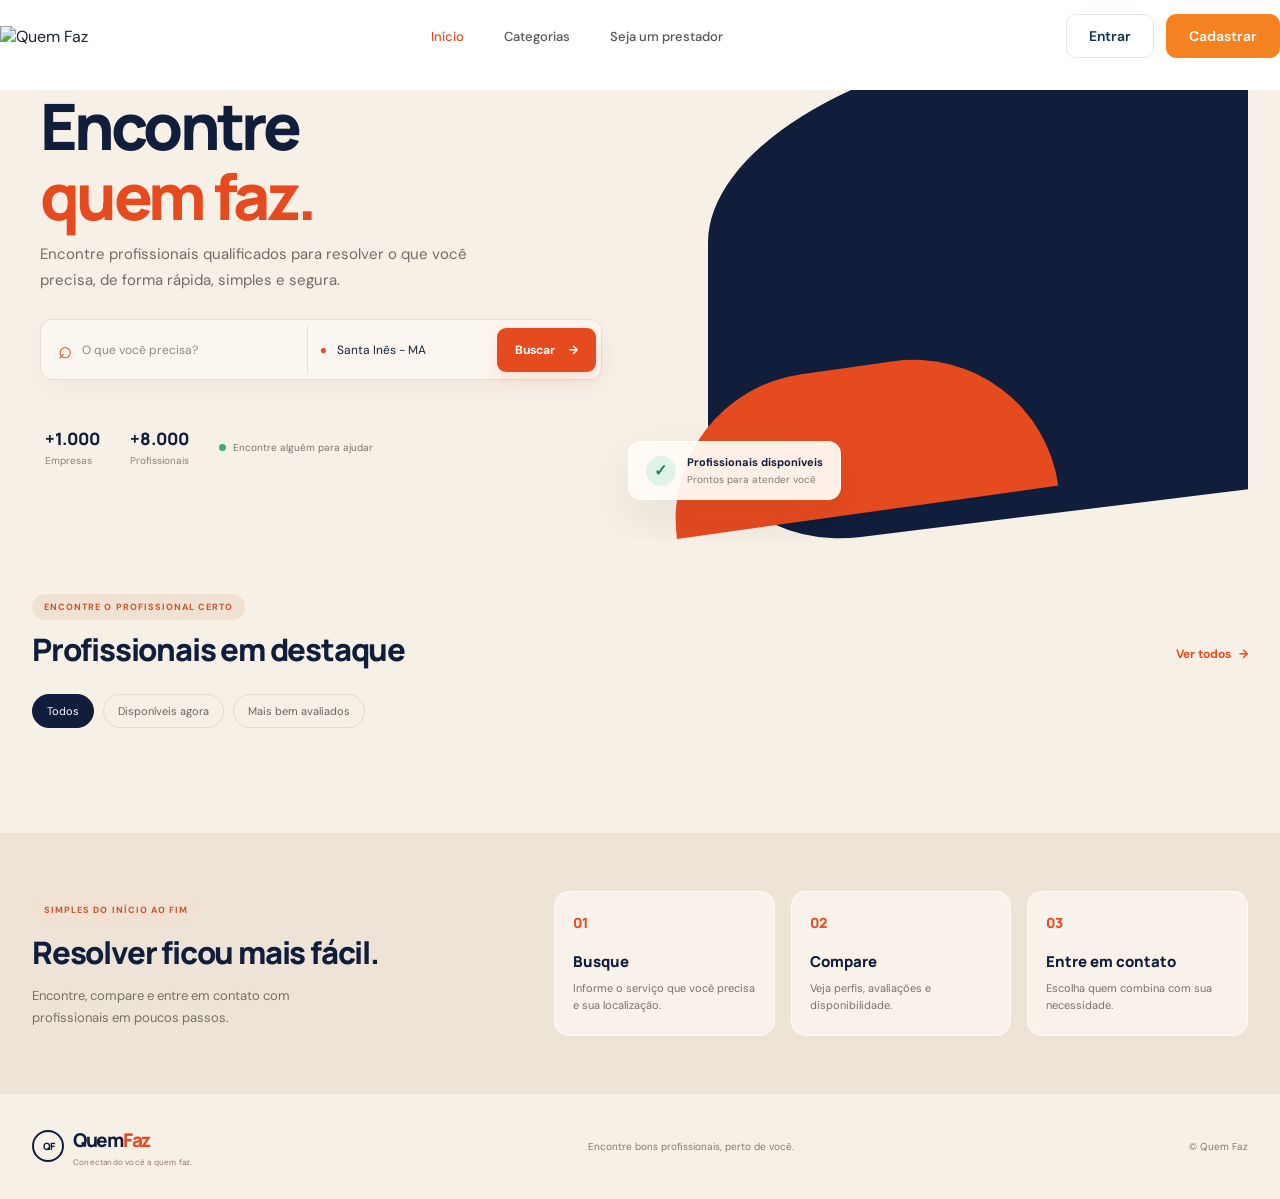
==== Nova pasta/quemfaz_cadastro/a/index.html @ aaaa87eb "aquifaz2" ====
<!DOCTYPE html>
<html lang="pt-BR">
<head>
  <meta charset="UTF-8">
  <meta name="viewport" content="width=device-width, initial-scale=1.0">
  <meta name="theme-color" content="#f7f0e7">
  <title>Quem Faz — Encontre profissionais</title>
  <link rel="preconnect" href="https://fonts.googleapis.com">
  <link rel="preconnect" href="https://fonts.gstatic.com" crossorigin>
  <link href="https://fonts.googleapis.com/css2?family=DM+Sans:wght@400;500;600;700&family=Manrope:wght@400;500;600;700;800&display=swap" rel="stylesheet">
  <link rel="stylesheet" href="styles.css">
</head>
<body>
 <header class="header">

        <div class="container header-container">

            <!-- LOGO -->
            <a href="#" class="logo">
                <img src="" alt="Quem Faz">
            </a>


            <!-- MENU -->
            <nav class="main-nav">

                <a href="#inicio" class="nav-link active">
                    Início
                </a>

                <a href="categorias.html" class="nav-link">
                    Categorias
                </a>

                <a href="#prestador" class="nav-link">
                    Seja um prestador
                </a>

            </nav>  


            <div class="header-actions">
                <a href="Nova pasta/entrar.html">
                <button class="btn btn-login" id="openLogin">
                    Entrar
                </button>
                </a>
                <a href="Nova pasta/quemfaz_cadastro/index.html">
                <button class="btn btn-primary" id="openRegister">
                    Cadastrar
                </button>
                </a>
            </div>
</header>

  <main>
    <section class="hero" id="inicio">
      <div class="hero-copy">
        <span class="eyebrow" id="eyebrow">SERVIÇOS DE CONFIANÇA PERTO DE VOCÊ</span>
        <h1 id="heroTitle">Encontre <span>quem faz.</span></h1>
        <p class="hero-description" id="heroDescription">Encontre profissionais qualificados para resolver o que você precisa, de forma rápida, simples e segura.</p>

        <form class="search-bar" id="searchForm">
          <label class="search-field">
            <span class="sr-only">Qual serviço você precisa?</span>
            <span class="field-icon">⌕</span>
            <input id="serviceInput" type="search" placeholder="O que você precisa?" autocomplete="off">
          </label>
          <label class="location-field">
            <span class="pin">●</span>
            <span class="sr-only">Cidade</span>
            <input id="locationInput" type="text" placeholder="Sua cidade" value="Santa Inês - MA">
          </label>
          <button class="button search-button" type="submit">Buscar <span aria-hidden="true">→</span></button>
        </form>
        <p class="search-feedback" id="searchFeedback" role="status"></p>

        <div class="stats">
          <div><strong id="statOne">+1.000</strong><span id="statOneLabel">Empresas</span></div>
          <div><strong id="statTwo">+8.000</strong><span id="statTwoLabel">Profissionais</span></div>
          <div class="trust-note"><span class="trust-dot"></span> Encontre alguém para ajudar</div>
        </div>
      </div>

      <div class="hero-visual" aria-label="Profissional pronto para atender">
        <div class="shape shape-navy"></div>
        <div class="shape shape-orange"></div>
        <div class="hero-photo">
          <img id="heroImage" src="https://images.unsplash.com/photo-1621905251189-08b45d6a269e?auto=format&fit=crop&w=1000&q=85" alt="Profissional trabalhando">
        </div>
        <div class="availability-card">
          <span class="availability-icon">✓</span>
          <span><strong id="availabilityTitle">Profissionais disponíveis</strong><small id="availabilitySubtitle">Prontos para atender você</small></span>
        </div>
      </div>
    </section>

    <section class="professional-section" id="profissionais">
      <div class="section-heading">
        <div><span class="eyebrow">ENCONTRE O PROFISSIONAL CERTO</span><h2 id="listTitle">Profissionais em destaque</h2></div>
        <a class="text-link" href="#todos">Ver todos <span>→</span></a>
      </div>
      <div class="filter-row">
        <button class="filter-chip selected" data-filter="all">Todos</button>
        <button class="filter-chip" data-filter="available">Disponíveis agora</button>
        <button class="filter-chip" data-filter="top">Mais bem avaliados</button>
      </div>
      <div class="professional-grid" id="professionalGrid"></div>
      <p class="empty-state" id="emptyState" hidden>Nenhum profissional encontrado com esses filtros. Tente outra busca.</p>
    </section>

    <section class="how-section" id="como-funciona">
      <div class="how-intro"><span class="eyebrow">SIMPLES DO INÍCIO AO FIM</span><h2>Resolver ficou mais fácil.</h2><p>Encontre, compare e entre em contato com profissionais em poucos passos.</p></div>
      <div class="steps">
        <article class="step"><span>01</span><h3>Busque</h3><p>Informe o serviço que você precisa e sua localização.</p></article>
        <article class="step"><span>02</span><h3>Compare</h3><p>Veja perfis, avaliações e disponibilidade.</p></article>
        <article class="step"><span>03</span><h3>Entre em contato</h3><p>Escolha quem combina com sua necessidade.</p></article>
      </div>
    </section>
  </main>

  <footer class="site-footer"><a class="brand footer-brand" href="#"><span class="brand-mark">QF</span><span class="brand-copy"><strong>Quem<span>Faz</span></strong><small>Conectando você a quem faz.</small></span></a><p>Encontre bons profissionais, perto de você.</p><span>© <span id="year"></span> Quem Faz</span></footer>
  <script src="config.js"></script>
  <script src="script.js"></script>
</body>
</html>
---- Nova pasta/quemfaz_cadastro/a/styles.css ----
/* DESIGN BASE: mantenha este arquivo igual para reutilizar o layout em várias profissões. */
:root {
  --cream: #f7f0e7;
  --paper: #fffaf4;
  --navy: #101d3b;
  --navy-soft: #233454;
  --orange: #e64b20;
  --orange-dark: #cf3d17;
  --text: #1b2332;
  --muted: #77756f;
  --line: #e8dfd4;
  --green: #2c8b63;
  --radius: 18px;
  --shadow: 0 18px 55px rgba(30, 27, 22, .08);
}
* { box-sizing: border-box; }
html { scroll-behavior: smooth; }
body { margin: 0; background: var(--cream); color: var(--text); font-family: "DM Sans", sans-serif; }
a { color: inherit; text-decoration: none; }
button, input { font: inherit; }
button, a { -webkit-tap-highlight-color: transparent; }
.site-header { width: min(1240px, calc(100% - 64px)); margin: 0 auto; height: 92px; display: flex; align-items: center; justify-content: space-between; gap: 28px; }
.brand { display: inline-flex; align-items: center; gap: 9px; flex-shrink: 0; }
.brand-mark { display: grid; place-items: center; width: 38px; height: 38px; border: 2px solid var(--navy); border-radius: 50%; color: var(--navy); font: 800 12px Manrope, sans-serif; letter-spacing: -1px; }
.brand-copy { display: flex; flex-direction: column; line-height: 1; }
.brand-copy strong { font: 800 23px Manrope, sans-serif; letter-spacing: -1.3px; color: var(--navy); }
.brand-copy strong span { color: var(--orange); }
.brand-copy small { margin-top: 5px; font-size: 9px; color: #9a7562; letter-spacing: .2px; }
.main-nav { display: flex; align-items: center; gap: 34px; margin-left: auto; margin-right: auto; }
.main-nav a, .login-link { font-size: 13px; color: #55545a; transition: color .2s; }
.main-nav a:hover, .main-nav a.active, .login-link:hover { color: var(--orange); }
.header-actions { display: flex; align-items: center; gap: 24px; }
.button { display: inline-flex; align-items: center; justify-content: center; gap: 14px; border: 0; border-radius: 9px; background: var(--orange); color: white; font-weight: 700; padding: 15px 23px; cursor: pointer; box-shadow: 0 7px 16px rgba(230,75,32,.13); transition: transform .2s, background .2s; }
.button:hover { background: var(--orange-dark); transform: translateY(-1px); }
.button-small { padding: 12px 19px; font-size: 12px; }
.menu-toggle { display: none; border: 0; background: transparent; color: var(--navy); font-size: 25px; cursor: pointer; }
.hero { width: min(1240px, calc(100% - 64px)); min-height: 540px; margin: 0 auto; display: grid; grid-template-columns: .98fr 1.02fr; align-items: center; position: relative; overflow: hidden; }
.hero-copy { z-index: 2; padding: 42px 0 68px 8px; max-width: 570px; }
.eyebrow { display: inline-flex; align-items: center; padding: 7px 12px; border-radius: 99px; background: #f0e1d2; color: #c35a36; font-size: 9px; font-weight: 800; letter-spacing: 1.05px; }
h1, h2, h3, p { margin-top: 0; }
.hero h1 { margin: 21px 0 15px; font: 800 clamp(46px, 5vw, 68px)/.99 Manrope, sans-serif; letter-spacing: -3.6px; color: var(--navy); }
.hero h1 span { display: block; color: var(--orange); margin-top: 7px; }
.hero-description { max-width: 440px; margin-bottom: 26px; color: #6f6c67; font-size: 15px; line-height: 1.7; }
.search-bar { width: min(570px, 100%); min-height: 61px; padding: 5px; display: flex; align-items: center; gap: 4px; border: 1px solid #e9ded2; border-radius: 12px; background: rgba(255,250,244,.7); box-shadow: 0 9px 30px rgba(65,48,31,.04); }
.search-field, .location-field { display: flex; align-items: center; min-width: 0; height: 48px; padding: 0 12px; }
.search-field { flex: 1.3; gap: 8px; }
.location-field { flex: .9; gap: 8px; border-left: 1px solid var(--line); }
.search-field input, .location-field input { width: 100%; min-width: 0; outline: none; border: 0; background: transparent; color: var(--text); font-size: 12px; }
.search-field input::placeholder, .location-field input::placeholder { color: #8c8982; }
.field-icon { color: var(--orange); font-size: 24px; line-height: 1; }
.pin { color: var(--orange); font-size: 12px; }
.search-button { padding: 14px 18px; white-space: nowrap; font-size: 12px; }
.search-feedback { min-height: 16px; margin: 7px 0 0 4px; color: var(--green); font-size: 12px; }
.stats { display: flex; align-items: center; gap: 30px; margin: 24px 0 0 5px; }
.stats div:not(.trust-note) { display: flex; flex-direction: column; gap: 4px; }
.stats strong { color: var(--navy); font: 800 17px Manrope, sans-serif; }
.stats span { color: #8c8277; font-size: 10px; }
.trust-note { display: flex; align-items: center; gap: 7px; color: #77756f; font-size: 10px; }
.trust-dot { display: inline-block; width: 7px; height: 7px; border-radius: 50%; background: #42a778; }
.hero-visual { position: relative; align-self: stretch; min-height: 510px; display: flex; align-items: center; justify-content: center; isolation: isolate; }
.shape { position: absolute; z-index: -1; }
.shape-navy { background: var(--navy); width: 112%; height: 88%; right: -25%; top: 7%; border-radius: 46% 0 0 22% / 34% 0 0 28%; transform: skewY(-7deg); }
.shape-orange { background: var(--orange); width: 62%; height: 27%; left: 6%; bottom: 5%; border-radius: 180px 180px 0 0; transform: rotate(-8deg); }
.hero-photo { position: absolute; width: 86%; height: 90%; right: 3%; bottom: 0; overflow: hidden; display: flex; align-items: flex-end; justify-content: center; }
.hero-photo img { display: block; width: 100%; height: 100%; object-fit: cover; object-position: center 25%; mix-blend-mode: normal; border-radius: 190px 190px 0 0; mask-image: linear-gradient(to bottom, #000 75%, rgba(0,0,0,.75)); }
.availability-card { position: absolute; z-index: 3; bottom: 40px; left: 0; display: flex; align-items: center; gap: 11px; padding: 13px 17px; border: 1px solid rgba(255,255,255,.7); border-radius: 13px; background: rgba(255,250,244,.94); box-shadow: var(--shadow); }
.availability-icon { display: grid; place-items: center; width: 30px; height: 30px; border-radius: 50%; background: #dff3e7; color: #208456; font-weight: 800; }
.availability-card span:last-child { display: flex; flex-direction: column; gap: 4px; }
.availability-card strong { font-size: 11px; color: var(--navy); }
.availability-card small { color: #817c74; font-size: 10px; }
.professional-section { width: min(1240px, calc(100% - 64px)); margin: 18px auto 85px; padding-top: 36px; }
.section-heading { display: flex; justify-content: space-between; align-items: end; gap: 20px; }
.section-heading h2, .how-intro h2 { margin: 12px 0 0; color: var(--navy); font: 800 31px/1.15 Manrope, sans-serif; letter-spacing: -1.2px; }
.text-link { color: var(--orange); font-size: 12px; font-weight: 700; padding-bottom: 6px; }
.text-link span { margin-left: 5px; }
.filter-row { display: flex; flex-wrap: wrap; gap: 9px; margin: 26px 0 20px; }
.filter-chip { border: 1px solid #e4d9ce; border-radius: 99px; padding: 9px 14px; background: transparent; color: #68645e; font-size: 11px; cursor: pointer; }
.filter-chip.selected, .filter-chip:hover { border-color: var(--navy); background: var(--navy); color: white; }
.professional-grid { display: grid; grid-template-columns: repeat(3, minmax(0, 1fr)); gap: 18px; }
.professional-card { min-width: 0; padding: 19px; border: 1px solid #ece2d7; border-radius: var(--radius); background: rgba(255,250,244,.83); transition: transform .2s, box-shadow .2s; }
.professional-card:hover { transform: translateY(-3px); box-shadow: var(--shadow); }
.card-top { display: flex; align-items: center; gap: 13px; }
.avatar { display: grid; place-items: center; width: 55px; height: 55px; flex-shrink: 0; overflow: hidden; border-radius: 15px; background: #e9d6c5; color: var(--navy); font: 800 16px Manrope, sans-serif; }
.avatar img { width: 100%; height: 100%; object-fit: cover; }
.professional-name { margin: 0 0 4px; color: var(--navy); font: 700 15px Manrope, sans-serif; }
.professional-role { margin: 0; color: #827b72; font-size: 11px; }
.card-rating { margin-left: auto; align-self: flex-start; color: #9a6b12; font-size: 11px; white-space: nowrap; }
.card-details { display: flex; flex-wrap: wrap; gap: 9px 15px; margin: 17px 0; color: #77736d; font-size: 11px; }
.card-details span { display: inline-flex; align-items: center; gap: 5px; }
.card-status { display: inline-flex; align-items: center; gap: 6px; margin-bottom: 15px; color: var(--green); font-size: 10px; font-weight: 700; }
.card-status.unavailable { color: #a17a54; }
.card-status i { width: 6px; height: 6px; border-radius: 50%; background: currentColor; }
.card-footer { display: flex; align-items: center; justify-content: space-between; gap: 10px; padding-top: 14px; border-top: 1px solid var(--line); }
.price-label { color: #888077; font-size: 10px; }
.price { display: block; margin-top: 3px; color: var(--navy); font-weight: 800; font-size: 13px; }
.contact-button { padding: 10px 13px; border: 1px solid #f0c6b8; border-radius: 8px; background: #fff2ec; color: var(--orange); font-size: 11px; font-weight: 700; cursor: pointer; }
.contact-button:hover { background: var(--orange); color: white; }
.empty-state { padding: 25px; color: var(--muted); text-align: center; }
.how-section { display: grid; grid-template-columns: .8fr 1.2fr; gap: 60px; align-items: center; padding: 58px max(32px, calc((100% - 1240px)/2)); background: #eee3d7; }
.how-intro p { max-width: 330px; margin: 14px 0 0; color: #777168; font-size: 13px; line-height: 1.7; }
.steps { display: grid; grid-template-columns: repeat(3, 1fr); gap: 16px; }
.step { padding: 20px 18px; border: 1px solid rgba(255,255,255,.7); border-radius: 15px; background: rgba(255,250,244,.65); }
.step > span { color: var(--orange); font: 800 14px Manrope, sans-serif; }
.step h3 { margin: 18px 0 8px; color: var(--navy); font: 800 15px Manrope, sans-serif; }
.step p { margin: 0; color: #777168; font-size: 11px; line-height: 1.6; }
.site-footer { width: min(1240px, calc(100% - 64px)); min-height: 105px; margin: 0 auto; display: flex; align-items: center; justify-content: space-between; gap: 20px; }
.footer-brand .brand-mark { width: 32px; height: 32px; font-size: 10px; }
.footer-brand .brand-copy strong { font-size: 19px; }
.footer-brand .brand-copy small { font-size: 8px; }
.site-footer > p, .site-footer > span { color: #827b72; font-size: 10px; margin: 0; }
.sr-only { position: absolute; width: 1px; height: 1px; padding: 0; margin: -1px; overflow: hidden; clip: rect(0,0,0,0); white-space: nowrap; border: 0; }
@media (max-width: 900px) {
  .site-header, .hero, .professional-section, .site-footer { width: min(100% - 40px, 700px); }
  .main-nav { gap: 16px; }
  .header-actions { gap: 13px; }
  .hero { grid-template-columns: 1fr .85fr; min-height: 500px; }
  .hero-copy { padding-left: 0; }
  .hero h1 { font-size: 51px; }
  .hero-visual { min-height: 440px; }
  .availability-card { left: -15px; bottom: 30px; }
  .professional-grid { grid-template-columns: repeat(2, minmax(0, 1fr)); }
  .how-section { grid-template-columns: 1fr; gap: 28px; padding: 48px 30px; }
}
@media (max-width: 620px) {
  .site-header { height: 76px; width: calc(100% - 32px); }
  .brand-copy strong { font-size: 21px; }
  .main-nav { display: none; position: absolute; top: 68px; left: 16px; right: 16px; z-index: 10; padding: 18px; border: 1px solid var(--line); border-radius: 13px; background: var(--paper); box-shadow: var(--shadow); }
  .main-nav.open { display: flex; flex-direction: column; align-items: flex-start; gap: 18px; }
  .header-actions { gap: 13px; }
  .header-actions .login-link, .header-actions .button-small { display: none; }
  .menu-toggle { display: block; }
  .hero { display: flex; flex-direction: column; align-items: stretch; width: calc(100% - 32px); overflow: visible; }
  .hero-copy { padding: 35px 0 5px; }
  .eyebrow { font-size: 8px; }
  .hero h1 { font-size: clamp(44px, 12vw, 58px); letter-spacing: -2.6px; }
  .hero-description { font-size: 13px; }
  .search-bar { flex-wrap: wrap; padding: 7px; }
  .search-field { flex-basis: 100%; border-bottom: 1px solid var(--line); }
  .location-field { flex: 1; border-left: 0; }
  .search-button { padding: 13px 16px; }
  .stats { gap: 22px; flex-wrap: wrap; margin-top: 15px; }
  .trust-note { display: none; }
  .hero-visual { min-height: 340px; margin-top: 8px; overflow: hidden; }
  .shape-navy { width: 105%; height: 91%; right: -10%; top: 4%; }
  .shape-orange { bottom: 1%; left: 3%; }
  .hero-photo { width: 90%; height: 94%; right: 0; }
  .availability-card { left: 0; bottom: 20px; padding: 10px 12px; }
  .professional-section { width: calc(100% - 32px); margin-top: 25px; padding-top: 20px; }
  .section-heading h2, .how-intro h2 { font-size: 26px; }
  .section-heading { align-items: flex-start; }
  .text-link { padding-top: 12px; white-space: nowrap; }
  .professional-grid { grid-template-columns: 1fr; }
  .steps { grid-template-columns: 1fr; }
  .step { padding: 17px; }
  .step h3 { margin-top: 10px; }
  .how-section { padding: 42px 20px; }
  .site-footer { width: calc(100% - 32px); padding: 20px 0; flex-wrap: wrap; }
  .site-footer > p { order: 3; flex-basis: 100%; }
}


.header {
    background-color: white;
    position: fixed;
    top: 0;
    left: 0;

    width: 100%;
    height: 90px;

    z-index: 100;
}

.header-container {
    height: 80%;

    display: flex;
    align-items: center;
    justify-content: space-between;
}

.logo img {
    width: 180px;
    height: auto;
}

.main-nav {
    display: flex;
    align-items: center;
    gap: 40px;
}

.nav-link {
    color: #102f52;

    font-size: 15px;
    font-weight: 500;
}

.nav-link.active {
    color: #f58220;
}

.header-actions {
    display: flex;
    align-items: center;
    gap: 12px;
}

.btn {
    display: inline-flex;
    align-items: center;
    justify-content: center;

    min-height: 44px;

    padding: 0 22px;

    border: 1px solid #dfe5ea;
    border-radius: 10px;

    color: #102f52;
    background: #ffffff;

    font-size: 14px;
    font-weight: 600;
}

.btn-primary {
    color: #ffffff;
    background: #f58220;
    border-color: #f58220;
}
.btn-primary1 {
    color: #ffffff;
    background: #f58220;
    border-color: #f58220;
}










.btn-primary:hover {
    background: #df6e0e;
}

.btn-login:hover {
    border-color: #f58220;
    color: #f58220;
}

.btn-white {
    background: #ffffff;
    border-color: #ffffff;
    color: #0c2d50;
}

.btn-white:hover {
    background: #f1f5f8;
}

.btn-outline {
    background: transparent;
    border-color: #dfe5ea;
    color: #102f52;
}

.btn-outline:hover {
    border-color: #f58220;
    color: #f58220;
}

.btn-full {
    width: 100%;
}

.mobile-menu-button {
    display: none;

    border: 0;
    background: transparent;

    font-size: 26px;
    color: #0c2d50;
}

.mobile-menu {
    position: absolute;
    top: 90px;
    left: 0;

    width: 100%;

    display: none;
    flex-direction: column;

    gap: 4px;

    padding: 20px 5% 30px;

    background: #ffffff;

    border-top: 1px solid #e5ebf0;
    box-shadow: 0 18px 35px rgba(15, 48, 80, 0.10);

    z-index: 99;
}

.mobile-menu.active {
    display: flex;
}

.mobile-menu a {
    padding: 12px 0;

    color: #102f52;

    font-size: 15px;
    font-weight: 500;

    border-bottom: 1px solid #f0f3f6;
}

.mobile-menu button {
    margin-top: 14px;

    min-height: 46px;

    border: 1px solid #dfe5ea;
    border-radius: 10px;

    background: #ffffff;

    color: #102f52;

    font-size: 14px;
    font-weight: 600;
}

.mobile-menu #mobileRegister {
    margin-top: 10px;

    color: #ffffff;
    background: #f58220;
    border-color: #f58220;
}
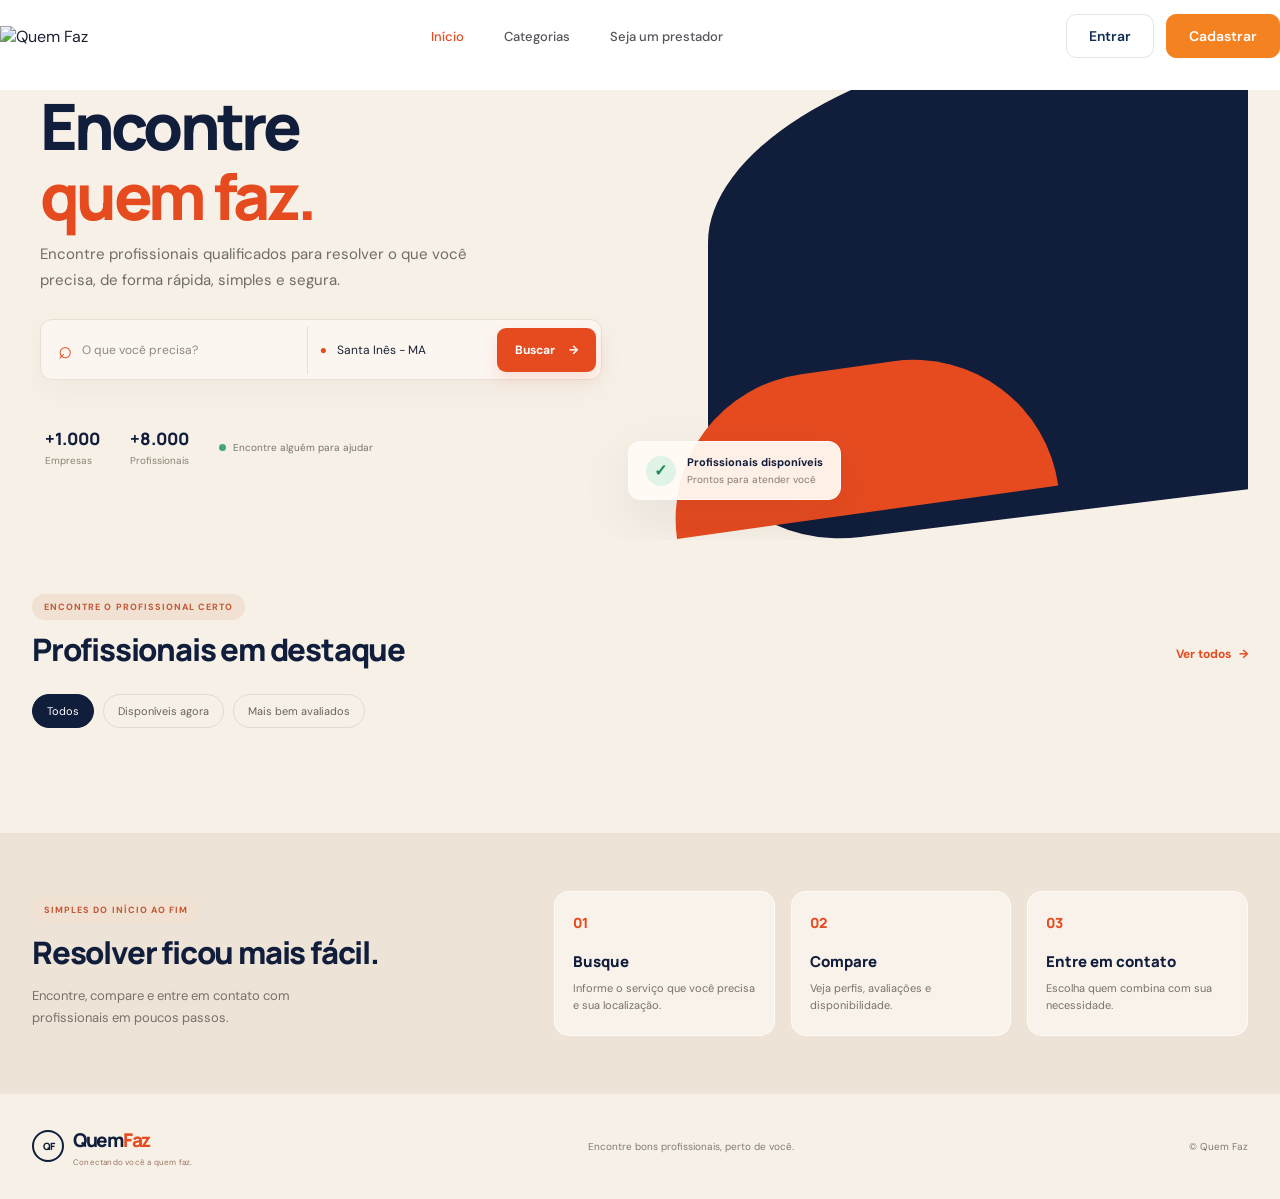
==== commit ad5f493c: "alterei o script" ====
--- a/Nova pasta/quemfaz_cadastro/a/index.html
+++ b/Nova pasta/quemfaz_cadastro/a/index.html
@@ -16,7 +16,7 @@
         <div class="container header-container">
 
             <!-- LOGO -->
-            <a href="#" class="logo">
+            <a href="file:///D:/API/inicio.html" class="logo">
                 <img src="" alt="Quem Faz">
             </a>
 
